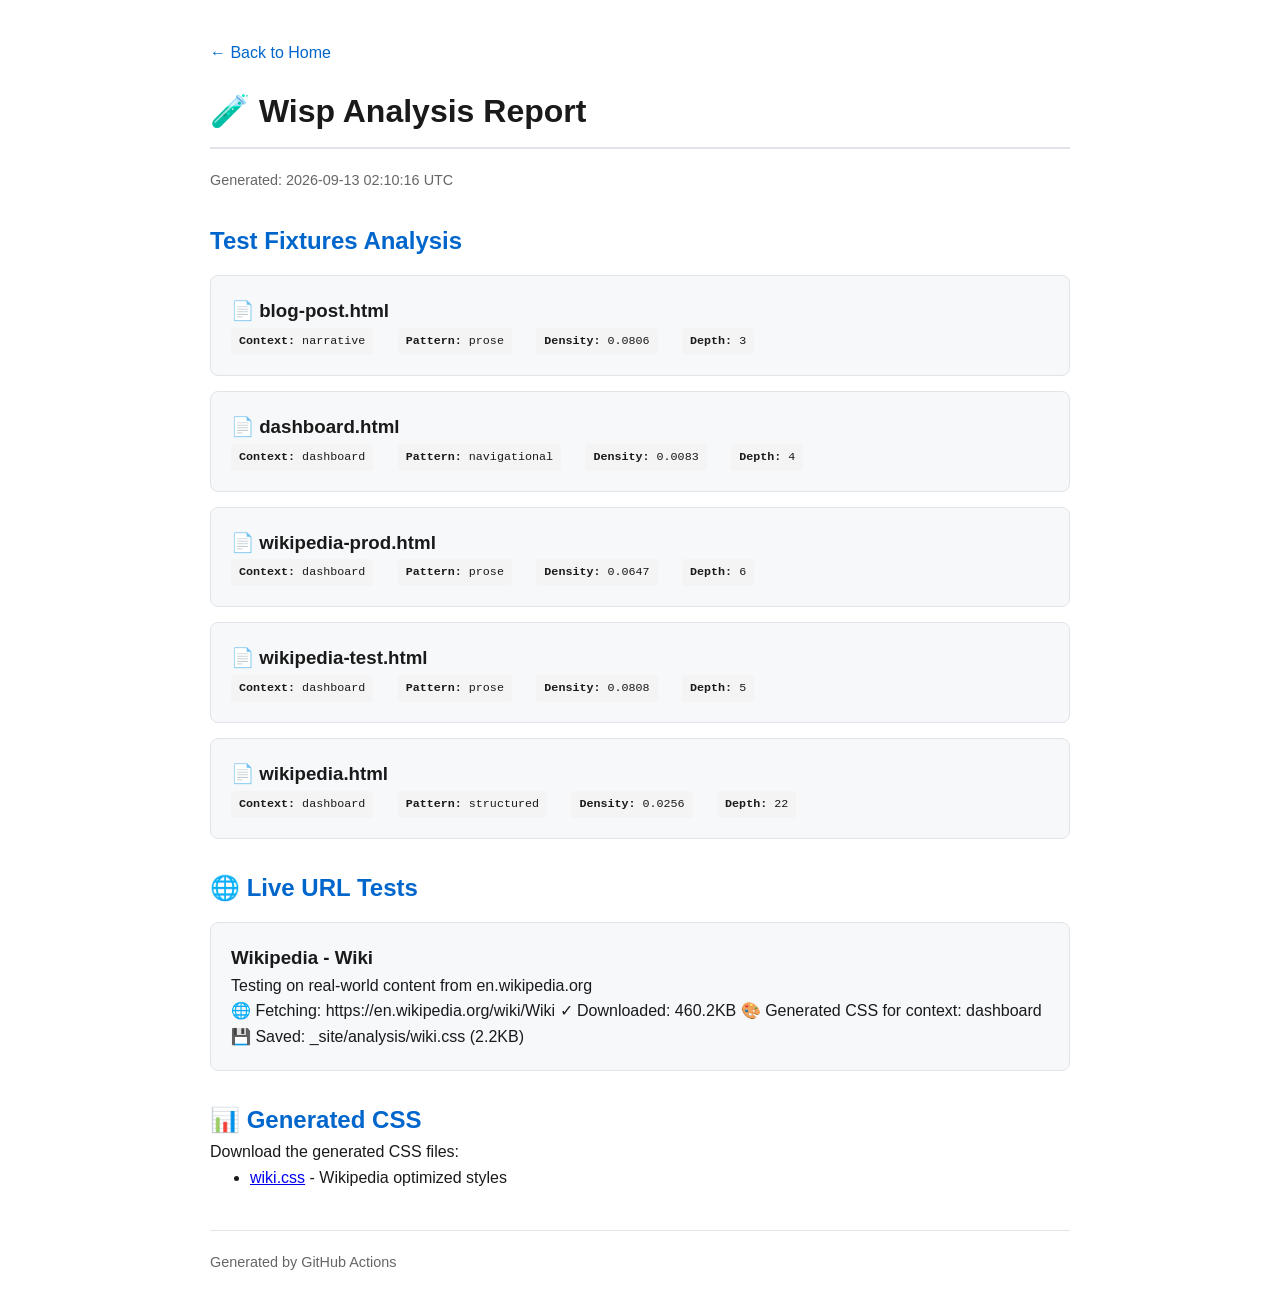
==== analysis/index.html @ 9f3947a9 "deploy: update GitHub Pages [skip ci] acd71709e9650da393bf0fc72d7c2df11f7a68ed" ====
<!DOCTYPE html>
<html lang="en">
<head>
  <meta charset="UTF-8">
  <meta name="viewport" content="width=device-width, initial-scale=1.0">
  <title>Wisp Analysis Report</title>
  <style>
    :root {
      --primary: #0066cc;
      --bg: #ffffff;
      --text: #1a1a1a;
      --muted: #666666;
      --border: #e1e4e8;
      --card-bg: #f6f8fa;
      --code-bg: #f4f4f4;
    }
    @media (prefers-color-scheme: dark) {
      :root {
        --bg: #0d1117;
        --text: #c9d1d9;
        --muted: #8b949e;
        --border: #30363d;
        --card-bg: #161b22;
        --code-bg: #21262d;
      }
    }
    * { box-sizing: border-box; margin: 0; }
    body {
      font-family: -apple-system, BlinkMacSystemFont, 'Segoe UI', Roboto, sans-serif;
      background: var(--bg);
      color: var(--text);
      line-height: 1.6;
      max-width: 900px;
      margin: 0 auto;
      padding: 40px 20px;
    }
    h1 { border-bottom: 2px solid var(--border); padding-bottom: 10px; margin-bottom: 20px; }
    h2 { margin-top: 30px; color: var(--primary); }
    h3 { margin-top: 20px; }
    .meta { color: var(--muted); font-size: 0.9em; margin-bottom: 30px; }
    .fixture {
      background: var(--card-bg);
      border: 1px solid var(--border);
      border-radius: 8px;
      padding: 20px;
      margin: 15px 0;
    }
    .fixture h3 { margin-top: 0; }
    .metric {
      display: inline-block;
      margin-right: 20px;
      font-family: monospace;
      background: var(--code-bg);
      padding: 4px 8px;
      border-radius: 4px;
      font-size: 0.9em;
    }
    .back {
      display: inline-block;
      margin-bottom: 20px;
      color: var(--primary);
      text-decoration: none;
    }
    .back:hover { text-decoration: underline; }
    pre {
      background: var(--code-bg);
      padding: 15px;
      border-radius: 6px;
      overflow-x: auto;
      font-size: 0.9em;
    }
    code {
      font-family: 'Monaco', 'Consolas', monospace;
      font-size: 0.9em;
    }
  </style>
</head>
<body>
  <a href="/wisp/" class="back">← Back to Home</a>
  <h1>🧪 Wisp Analysis Report</h1>
  <div class="meta">
    Generated: 
2026-09-13 02:10:16 UTC
  </div>
  
  <h2>Test Fixtures Analysis</h2>
  <div id="fixtures">
<div class="fixture"><h3>📄 blog-post.html</h3>
<div class="metric"><strong>Context:</strong> narrative</div>
<div class="metric"><strong>Pattern:</strong> prose</div>
<div class="metric"><strong>Density:</strong> 0.0806</div>
<div class="metric"><strong>Depth:</strong> 3</div>
</div>
<div class="fixture"><h3>📄 dashboard.html</h3>
<div class="metric"><strong>Context:</strong> dashboard</div>
<div class="metric"><strong>Pattern:</strong> navigational</div>
<div class="metric"><strong>Density:</strong> 0.0083</div>
<div class="metric"><strong>Depth:</strong> 4</div>
</div>
<div class="fixture"><h3>📄 wikipedia-prod.html</h3>
<div class="metric"><strong>Context:</strong> dashboard</div>
<div class="metric"><strong>Pattern:</strong> prose</div>
<div class="metric"><strong>Density:</strong> 0.0647</div>
<div class="metric"><strong>Depth:</strong> 6</div>
</div>
<div class="fixture"><h3>📄 wikipedia-test.html</h3>
<div class="metric"><strong>Context:</strong> dashboard</div>
<div class="metric"><strong>Pattern:</strong> prose</div>
<div class="metric"><strong>Density:</strong> 0.0808</div>
<div class="metric"><strong>Depth:</strong> 5</div>
</div>
<div class="fixture"><h3>📄 wikipedia.html</h3>
<div class="metric"><strong>Context:</strong> dashboard</div>
<div class="metric"><strong>Pattern:</strong> structured</div>
<div class="metric"><strong>Density:</strong> 0.0256</div>
<div class="metric"><strong>Depth:</strong> 22</div>
</div>
  </div>
  
  <h2>🌐 Live URL Tests</h2>
  <div class="fixture">
    <h3>Wikipedia - Wiki</h3>
    <p>Testing on real-world content from en.wikipedia.org</p>
🌐 Fetching: https://en.wikipedia.org/wiki/Wiki
✓ Downloaded: 460.2KB
🎨 Generated CSS for context: dashboard
💾 Saved: _site/analysis/wiki.css (2.2KB)
  </div>
  
  <h2>📊 Generated CSS</h2>
  <p>Download the generated CSS files:</p>
  <ul>
    <li><a href="wiki.css">wiki.css</a> - Wikipedia optimized styles</li>
  </ul>
  
  <footer style="margin-top: 40px; padding-top: 20px; border-top: 1px solid var(--border); color: var(--muted); font-size: 0.9em;">
    Generated by GitHub Actions
  </footer>
</body>
</html>
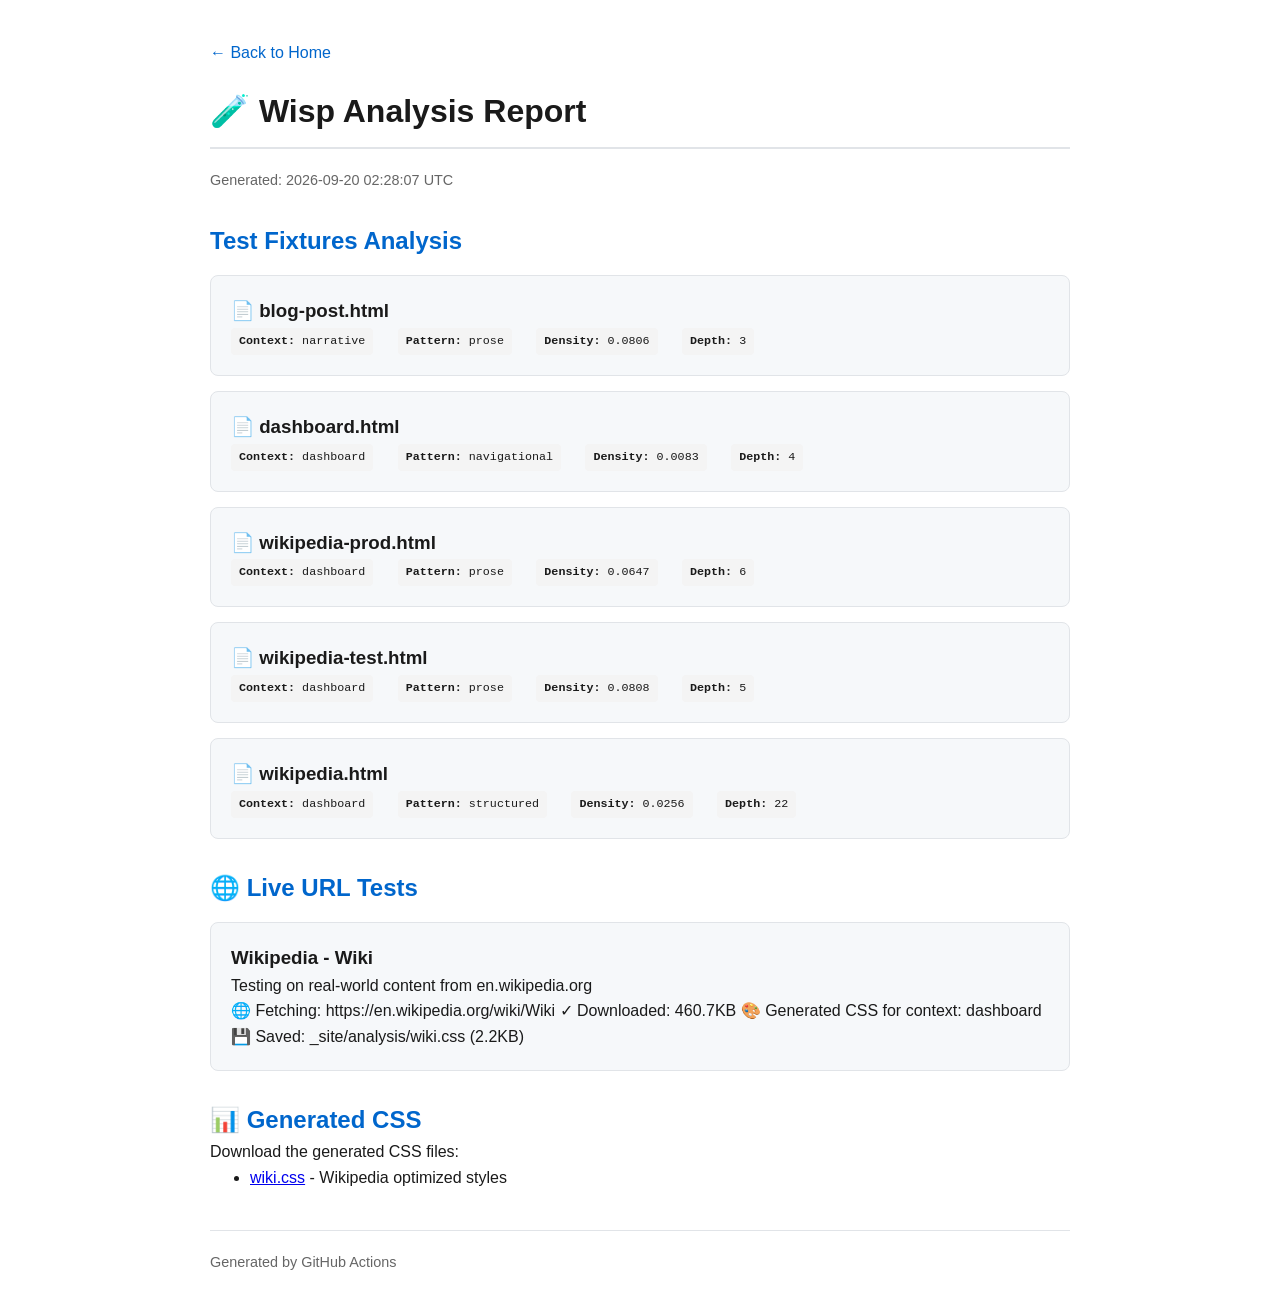
==== commit 23f3109e: "deploy: update GitHub Pages [skip ci] acd71709e9650da393bf0fc72d7c2df11f7a68ed" ====
--- a/analysis/index.html
+++ b/analysis/index.html
@@ -80,7 +80,7 @@
   <h1>🧪 Wisp Analysis Report</h1>
   <div class="meta">
     Generated: 
-2026-09-13 02:10:16 UTC
+2026-09-20 02:28:07 UTC
   </div>
   
   <h2>Test Fixtures Analysis</h2>
@@ -122,7 +122,7 @@
     <h3>Wikipedia - Wiki</h3>
     <p>Testing on real-world content from en.wikipedia.org</p>
 🌐 Fetching: https://en.wikipedia.org/wiki/Wiki
-✓ Downloaded: 460.2KB
+✓ Downloaded: 460.7KB
 🎨 Generated CSS for context: dashboard
 💾 Saved: _site/analysis/wiki.css (2.2KB)
   </div>
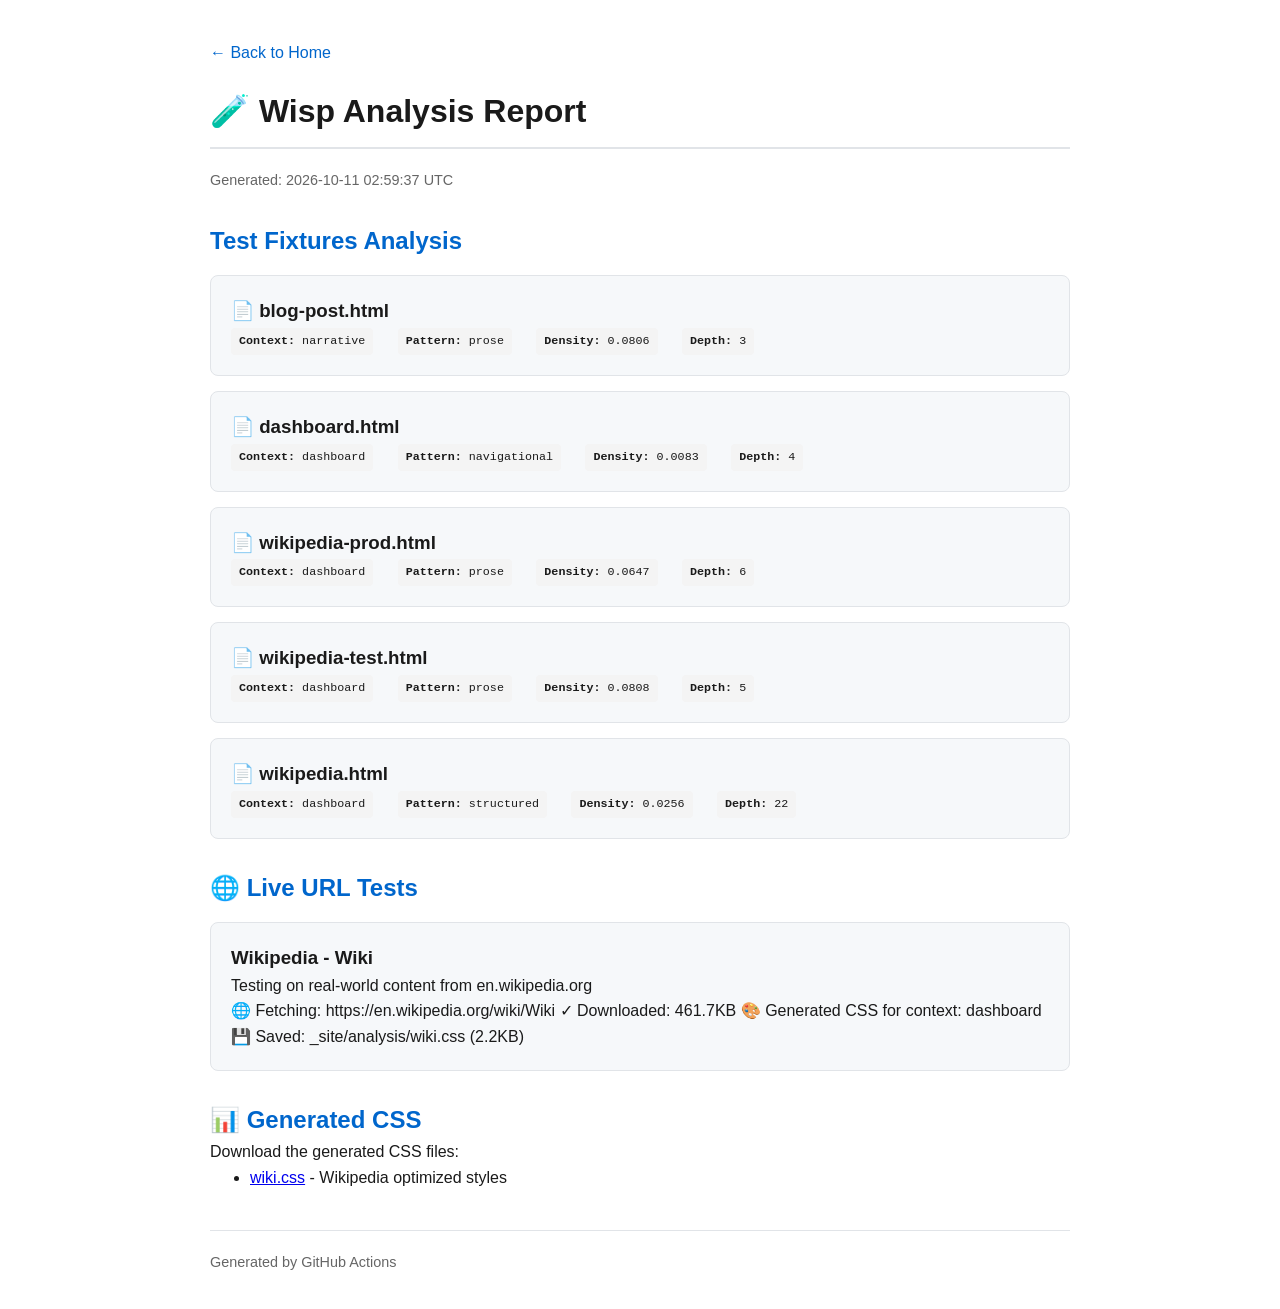
==== commit 158518fe: "deploy: update GitHub Pages [skip ci] acd71709e9650da393bf0fc72d7c2df11f7a68ed" ====
--- a/analysis/index.html
+++ b/analysis/index.html
@@ -80,7 +80,7 @@
   <h1>🧪 Wisp Analysis Report</h1>
   <div class="meta">
     Generated: 
-2026-09-20 02:28:07 UTC
+2026-10-11 02:59:37 UTC
   </div>
   
   <h2>Test Fixtures Analysis</h2>
@@ -122,7 +122,7 @@
     <h3>Wikipedia - Wiki</h3>
     <p>Testing on real-world content from en.wikipedia.org</p>
 🌐 Fetching: https://en.wikipedia.org/wiki/Wiki
-✓ Downloaded: 460.7KB
+✓ Downloaded: 461.7KB
 🎨 Generated CSS for context: dashboard
 💾 Saved: _site/analysis/wiki.css (2.2KB)
   </div>
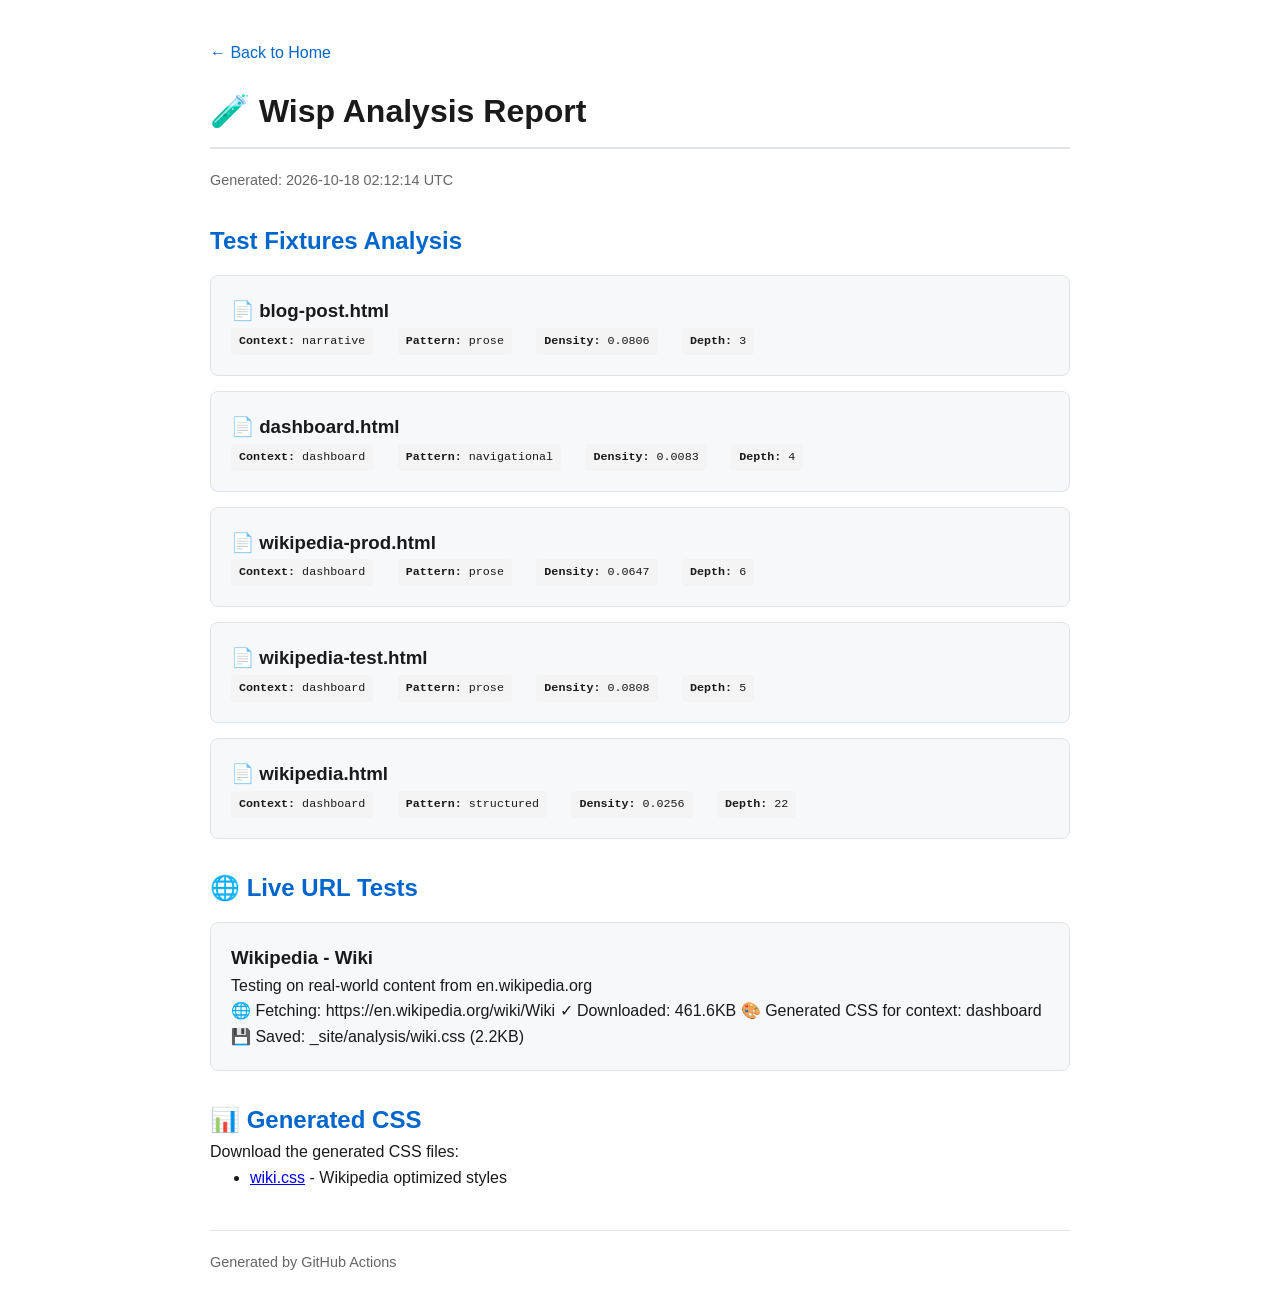
==== commit 35ca64bc: "deploy: update GitHub Pages [skip ci] acd71709e9650da393bf0fc72d7c2df11f7a68ed" ====
--- a/analysis/index.html
+++ b/analysis/index.html
@@ -80,7 +80,7 @@
   <h1>🧪 Wisp Analysis Report</h1>
   <div class="meta">
     Generated: 
-2026-10-11 02:59:37 UTC
+2026-10-18 02:12:14 UTC
   </div>
   
   <h2>Test Fixtures Analysis</h2>
@@ -122,7 +122,7 @@
     <h3>Wikipedia - Wiki</h3>
     <p>Testing on real-world content from en.wikipedia.org</p>
 🌐 Fetching: https://en.wikipedia.org/wiki/Wiki
-✓ Downloaded: 461.7KB
+✓ Downloaded: 461.6KB
 🎨 Generated CSS for context: dashboard
 💾 Saved: _site/analysis/wiki.css (2.2KB)
   </div>
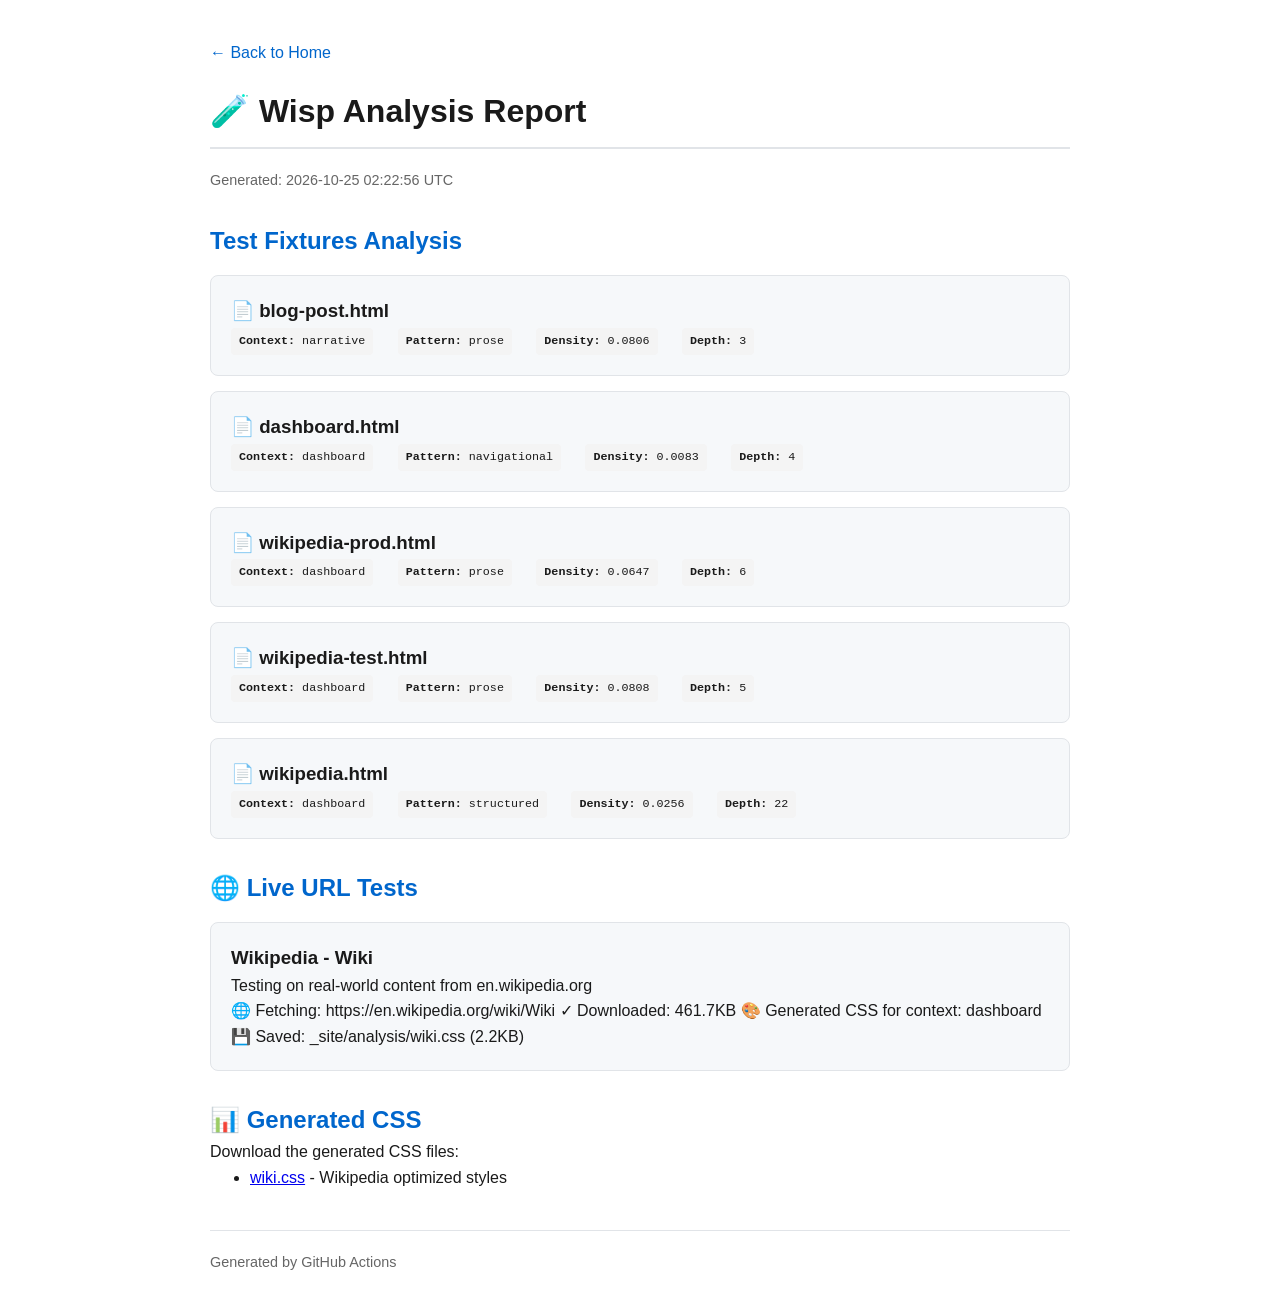
==== commit 7853191b: "deploy: update GitHub Pages [skip ci] acd71709e9650da393bf0fc72d7c2df11f7a68ed" ====
--- a/analysis/index.html
+++ b/analysis/index.html
@@ -80,7 +80,7 @@
   <h1>🧪 Wisp Analysis Report</h1>
   <div class="meta">
     Generated: 
-2026-10-18 02:12:14 UTC
+2026-10-25 02:22:56 UTC
   </div>
   
   <h2>Test Fixtures Analysis</h2>
@@ -122,7 +122,7 @@
     <h3>Wikipedia - Wiki</h3>
     <p>Testing on real-world content from en.wikipedia.org</p>
 🌐 Fetching: https://en.wikipedia.org/wiki/Wiki
-✓ Downloaded: 461.6KB
+✓ Downloaded: 461.7KB
 🎨 Generated CSS for context: dashboard
 💾 Saved: _site/analysis/wiki.css (2.2KB)
   </div>
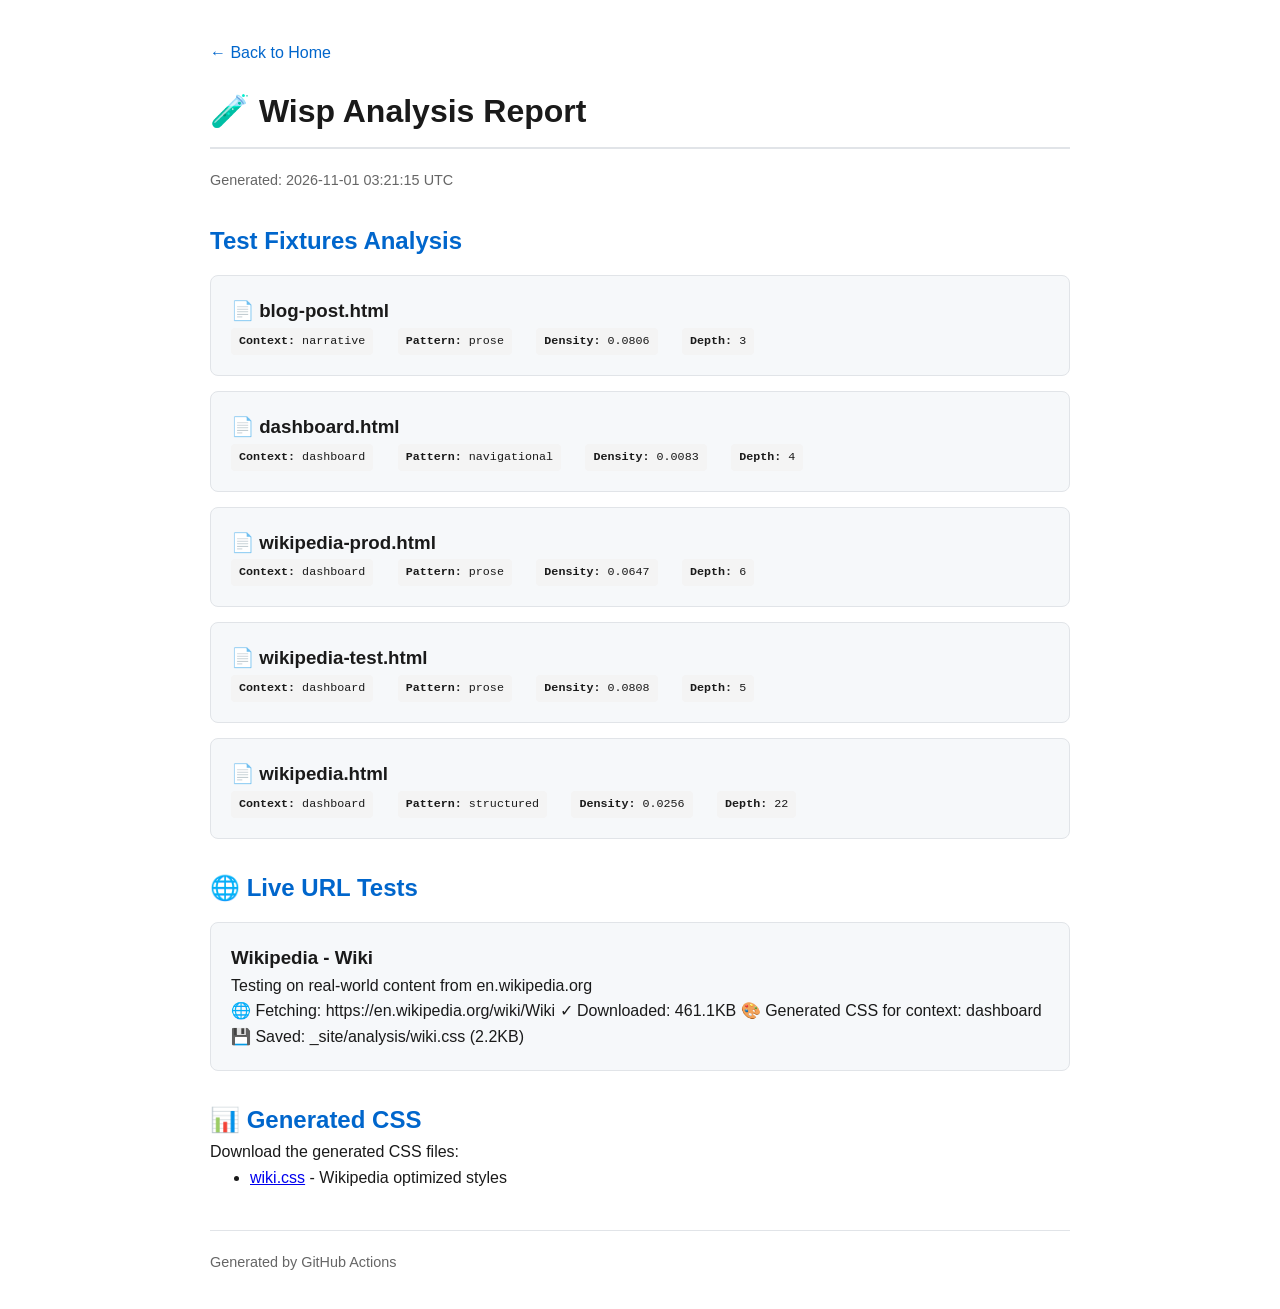
==== commit 4c5240fb: "deploy: update GitHub Pages [skip ci] acd71709e9650da393bf0fc72d7c2df11f7a68ed" ====
--- a/analysis/index.html
+++ b/analysis/index.html
@@ -80,7 +80,7 @@
   <h1>🧪 Wisp Analysis Report</h1>
   <div class="meta">
     Generated: 
-2026-10-25 02:22:56 UTC
+2026-11-01 03:21:15 UTC
   </div>
   
   <h2>Test Fixtures Analysis</h2>
@@ -122,7 +122,7 @@
     <h3>Wikipedia - Wiki</h3>
     <p>Testing on real-world content from en.wikipedia.org</p>
 🌐 Fetching: https://en.wikipedia.org/wiki/Wiki
-✓ Downloaded: 461.7KB
+✓ Downloaded: 461.1KB
 🎨 Generated CSS for context: dashboard
 💾 Saved: _site/analysis/wiki.css (2.2KB)
   </div>
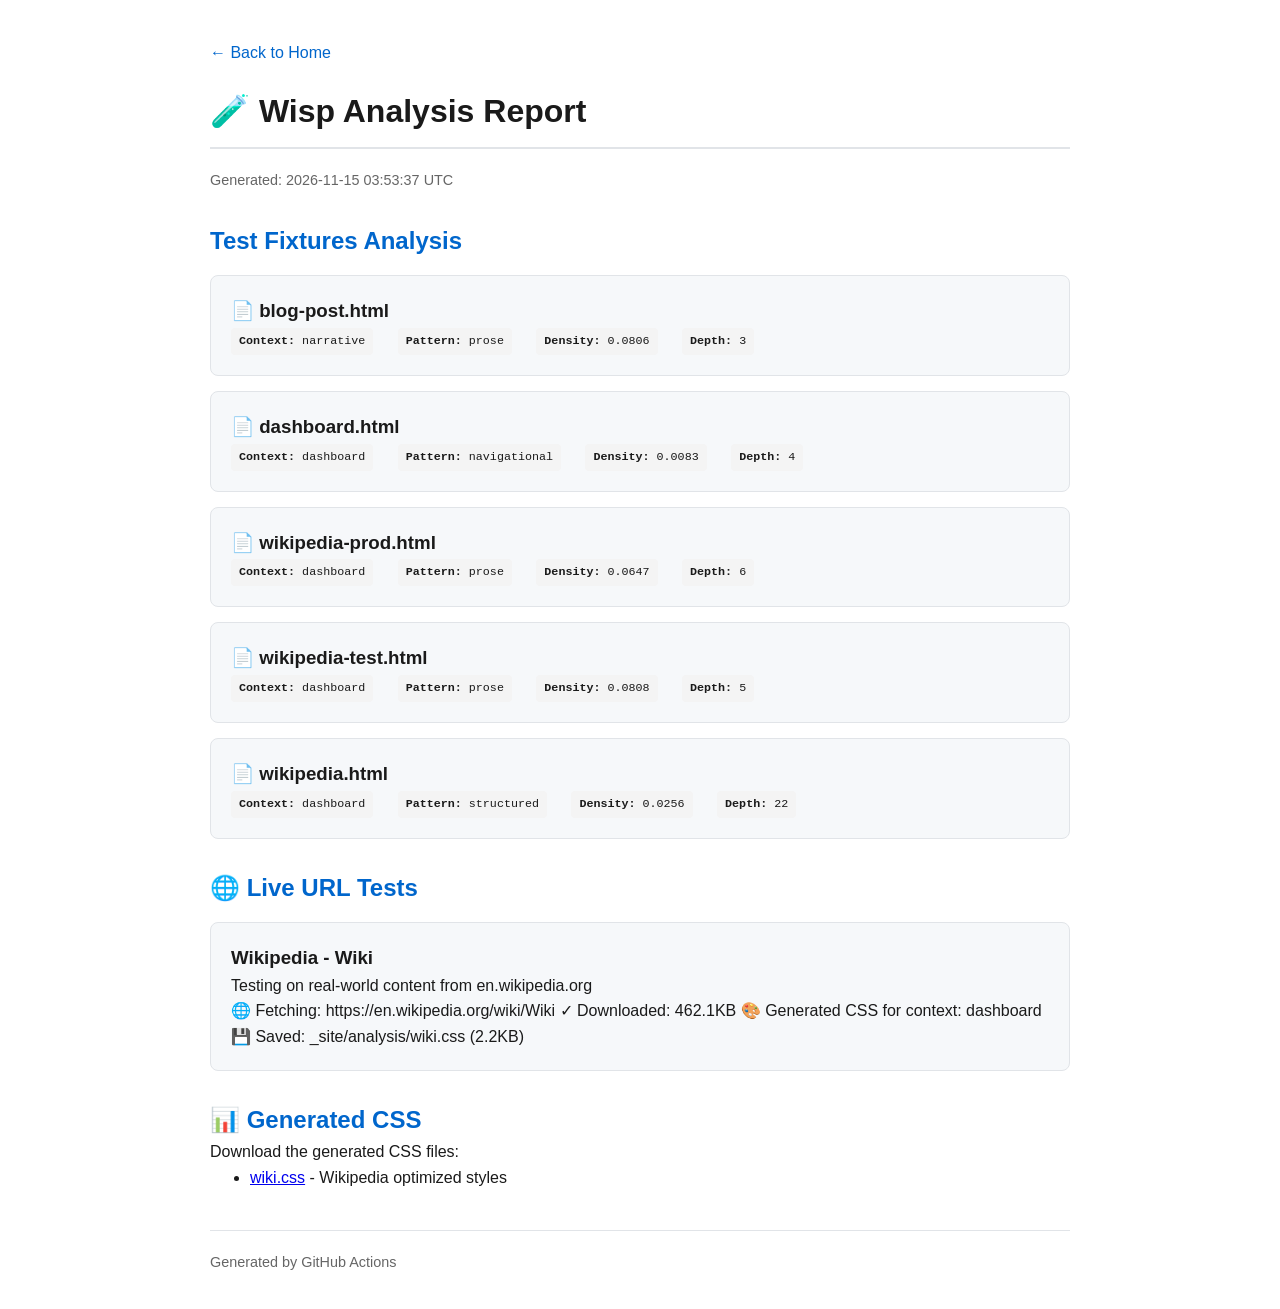
==== commit 886169c1: "deploy: update GitHub Pages [skip ci] acd71709e9650da393bf0fc72d7c2df11f7a68ed" ====
--- a/analysis/index.html
+++ b/analysis/index.html
@@ -80,7 +80,7 @@
   <h1>🧪 Wisp Analysis Report</h1>
   <div class="meta">
     Generated: 
-2026-11-01 03:21:15 UTC
+2026-11-15 03:53:37 UTC
   </div>
   
   <h2>Test Fixtures Analysis</h2>
@@ -122,7 +122,7 @@
     <h3>Wikipedia - Wiki</h3>
     <p>Testing on real-world content from en.wikipedia.org</p>
 🌐 Fetching: https://en.wikipedia.org/wiki/Wiki
-✓ Downloaded: 461.1KB
+✓ Downloaded: 462.1KB
 🎨 Generated CSS for context: dashboard
 💾 Saved: _site/analysis/wiki.css (2.2KB)
   </div>
